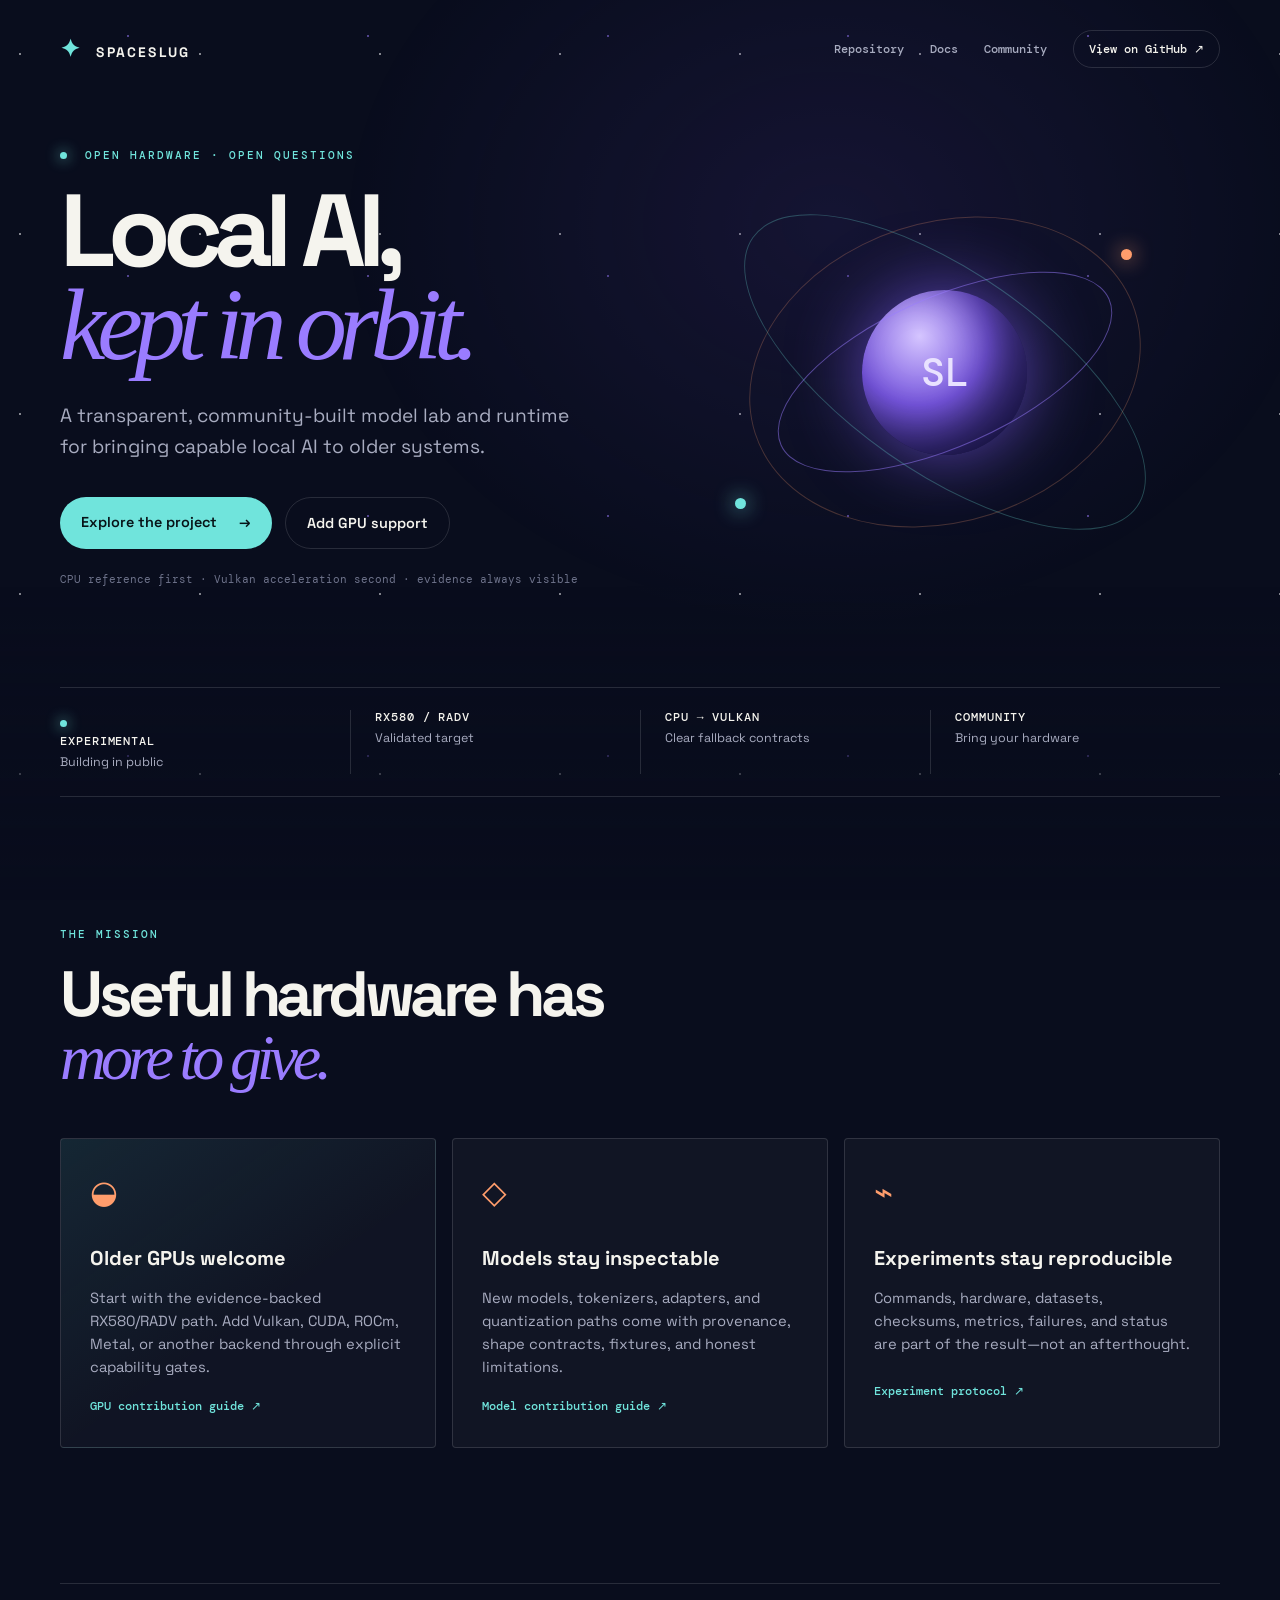
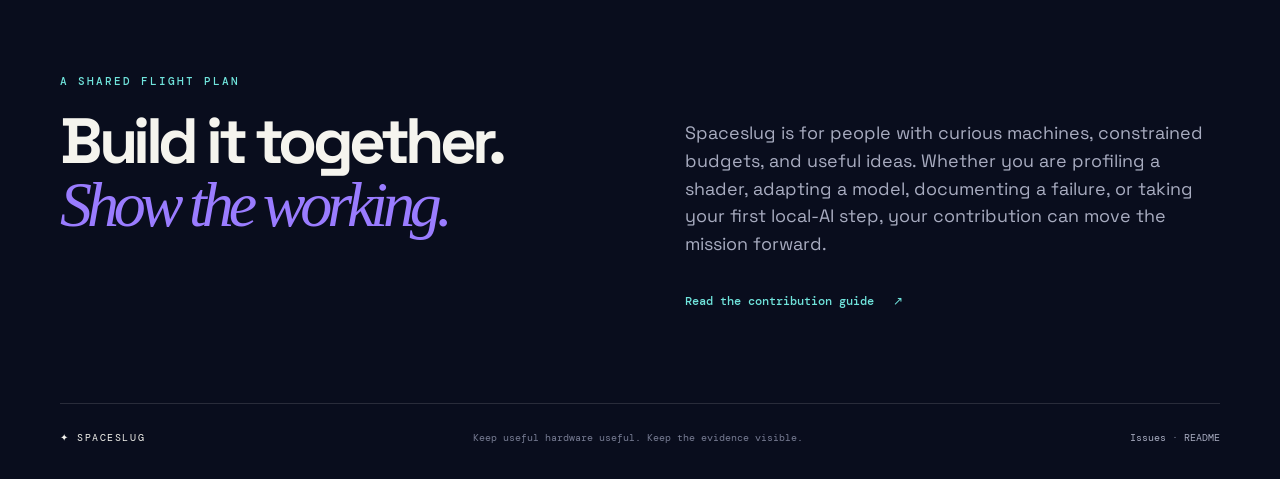
==== docs/index.html @ 51418358 "Initialize Spaceslug community monorepo" ====
<!doctype html>
<html lang="en">
<head>
  <meta charset="utf-8">
  <meta name="viewport" content="width=device-width, initial-scale=1">
  <meta name="theme-color" content="#090d1d">
  <meta name="description" content="Spaceslug — bringing local AI to older systems.">
  <title>Spaceslug · Local AI for older systems</title>
  <link rel="stylesheet" href="style.css">
</head>
<body>
  <div class="stars" aria-hidden="true"></div>
  <header class="site-header">
    <a class="brand" href="./" aria-label="Spaceslug home"><span class="brand-mark">✦</span> SPACESLUG</a>
    <nav aria-label="Primary navigation">
      <a href="../README.md">Repository</a>
      <a href="INDEX.md">Docs</a>
      <a href="https://github.com/cpntodd/Spaceslug-main/discussions">Community</a>
      <a class="nav-cta" href="https://github.com/cpntodd/Spaceslug-main">View on GitHub ↗</a>
    </nav>
  </header>

  <main>
    <section class="hero shell">
      <div class="hero-copy">
        <p class="eyebrow"><span class="pulse"></span> OPEN HARDWARE · OPEN QUESTIONS</p>
        <h1>Local AI,<br><em>kept in orbit.</em></h1>
        <p class="lede">A transparent, community-built model lab and runtime for bringing capable local AI to older systems.</p>
        <div class="hero-actions">
          <a class="button primary" href="../README.md">Explore the project <span>→</span></a>
          <a class="button quiet" href="GPU_CONTRIBUTING.md">Add GPU support</a>
        </div>
        <p class="microcopy">CPU reference first · Vulkan acceleration second · evidence always visible</p>
      </div>
      <div class="orbit-art" aria-label="Abstract orbit illustration" role="img">
        <div class="orbit orbit-one"></div><div class="orbit orbit-two"></div><div class="orbit orbit-three"></div>
        <div class="planet"><span>SL</span></div><span class="satellite satellite-a"></span><span class="satellite satellite-b"></span>
      </div>
    </section>

    <section class="status-strip shell" aria-label="Project status">
      <div><span class="status-dot"></span><strong>EXPERIMENTAL</strong><small>Building in public</small></div>
      <div><strong>RX580 / RADV</strong><small>Validated target</small></div>
      <div><strong>CPU → VULKAN</strong><small>Clear fallback contracts</small></div>
      <div><strong>COMMUNITY</strong><small>Bring your hardware</small></div>
    </section>

    <section class="shell cards-section">
      <div class="section-heading"><p class="eyebrow">THE MISSION</p><h2>Useful hardware has<br><em>more to give.</em></h2></div>
      <div class="cards">
        <article class="card card-glow"><span class="card-icon">◒</span><h3>Older GPUs welcome</h3><p>Start with the evidence-backed RX580/RADV path. Add Vulkan, CUDA, ROCm, Metal, or another backend through explicit capability gates.</p><a href="GPU_CONTRIBUTING.md">GPU contribution guide ↗</a></article>
        <article class="card"><span class="card-icon">◇</span><h3>Models stay inspectable</h3><p>New models, tokenizers, adapters, and quantization paths come with provenance, shape contracts, fixtures, and honest limitations.</p><a href="MODEL_CONTRIBUTING.md">Model contribution guide ↗</a></article>
        <article class="card"><span class="card-icon">⌁</span><h3>Experiments stay reproducible</h3><p>Commands, hardware, datasets, checksums, metrics, failures, and status are part of the result—not an afterthought.</p><a href="EXPERIMENTS.md">Experiment protocol ↗</a></article>
      </div>
    </section>

    <section class="manifesto shell">
      <div><p class="eyebrow">A SHARED FLIGHT PLAN</p><h2>Build it together.<br><em>Show the working.</em></h2></div>
      <div class="manifesto-copy"><p>Spaceslug is for people with curious machines, constrained budgets, and useful ideas. Whether you are profiling a shader, adapting a model, documenting a failure, or taking your first local-AI step, your contribution can move the mission forward.</p><a class="text-link" href="../CONTRIBUTING.md">Read the contribution guide <span>↗</span></a></div>
    </section>
  </main>

  <footer class="site-footer shell"><span>✦ SPACESLUG</span><span>Keep useful hardware useful. Keep the evidence visible.</span><span><a href="https://github.com/cpntodd/Spaceslug-main/issues">Issues</a> · <a href="../README.md">README</a></span></footer>
</body>
</html>
---- docs/style.css ----
@import url('https://fonts.googleapis.com/css2?family=DM+Mono:wght@400;500&family=Space+Grotesk:wght@400;500;600;700&display=swap');
:root{--ink:#f5f4ee;--muted:#a8acc0;--line:rgba(255,255,255,.13);--bg:#090d1d;--violet:#9a7cff;--cyan:#70e4dc;--orange:#ff9d6c;--shell:min(1160px,calc(100% - 48px))}*{box-sizing:border-box}html{scroll-behavior:smooth}body{margin:0;background:var(--bg);color:var(--ink);font-family:'Space Grotesk',sans-serif;line-height:1.55}.stars{position:fixed;inset:0;pointer-events:none;opacity:.5;background-image:radial-gradient(#fff 1px,transparent 1px),radial-gradient(#9a7cff 1px,transparent 1px);background-position:10% 20%,70% 60%;background-size:180px 180px,240px 240px}.stars:after{content:'';position:absolute;inset:0;background:radial-gradient(ellipse at 65% 25%,rgba(108,76,210,.25),transparent 42%),linear-gradient(180deg,transparent 65%,#090d1d 100%)}.shell{width:var(--shell);margin-inline:auto}.site-header{position:relative;z-index:2;width:var(--shell);margin:auto;display:flex;align-items:center;justify-content:space-between;padding:30px 0}.brand{color:var(--ink);font-weight:700;letter-spacing:.16em;text-decoration:none;font-size:.86rem}.brand-mark{display:inline-grid;place-items:center;color:var(--cyan);font-size:1.5rem;margin-right:8px}nav{display:flex;align-items:center;gap:26px;font:500 .78rem 'DM Mono',monospace}nav a,.site-footer a{color:var(--muted);text-decoration:none}nav a:hover,.site-footer a:hover,.card a,.text-link{color:var(--cyan)}.nav-cta{border:1px solid var(--line);border-radius:99px;padding:10px 15px;color:var(--ink)}main{position:relative;z-index:1}.hero{min-height:570px;display:grid;grid-template-columns:1.05fr .95fr;align-items:center;padding:50px 0 90px}.eyebrow{font:500 .7rem 'DM Mono',monospace;letter-spacing:.18em;color:var(--cyan);margin:0 0 22px}.pulse,.status-dot{display:inline-block;width:7px;height:7px;border-radius:50%;background:var(--cyan);box-shadow:0 0 14px var(--cyan);margin-right:9px}h1,h2,h3,p{margin-top:0}h1{font-size:clamp(4rem,8vw,7.6rem);line-height:.91;letter-spacing:-.08em;margin-bottom:30px}h1 em,h2 em{font-family:Georgia,serif;font-weight:400;letter-spacing:-.08em;color:var(--violet)}.lede{max-width:540px;color:var(--muted);font-size:1.2rem;line-height:1.6}.hero-actions{display:flex;gap:13px;margin-top:34px}.button{border-radius:99px;padding:14px 21px;text-decoration:none;font-weight:600;font-size:.9rem}.button.primary{background:var(--cyan);color:#071317}.button.primary span{margin-left:18px}.button.quiet{color:var(--ink);border:1px solid var(--line)}.microcopy{font:400 .66rem 'DM Mono',monospace;color:#6e738b;margin-top:24px}.orbit-art{height:440px;position:relative;display:grid;place-items:center}.orbit{position:absolute;border:1px solid rgba(154,124,255,.5);border-radius:50%;transform:rotate(-24deg)}.orbit-one{width:360px;height:150px}.orbit-two{width:470px;height:200px;transform:rotate(35deg);border-color:rgba(112,228,220,.28)}.orbit-three{width:300px;height:400px;transform:rotate(72deg);border-color:rgba(255,157,108,.24)}.planet{width:165px;height:165px;border-radius:50%;display:grid;place-items:center;background:radial-gradient(circle at 35% 28%,#d5c5ff,#7756df 43%,#30256e 80%);box-shadow:0 0 70px rgba(131,96,255,.65),inset -28px -20px 45px rgba(10,9,39,.55);font:500 2.5rem 'DM Mono',monospace;color:#e9e2ff}.satellite{position:absolute;width:11px;height:11px;border-radius:50%;background:var(--orange);box-shadow:0 0 20px var(--orange)}.satellite-a{top:22%;right:16%}.satellite-b{bottom:19%;left:12%;background:var(--cyan);box-shadow:0 0 20px var(--cyan)}.status-strip{display:grid;grid-template-columns:repeat(4,1fr);border-block:1px solid var(--line);padding:22px 0;margin-bottom:130px}.status-strip div{padding-left:24px;border-left:1px solid var(--line)}.status-strip div:first-child{border:0;padding-left:0}.status-strip strong{display:block;font:500 .72rem 'DM Mono',monospace;letter-spacing:.08em}.status-strip small{color:var(--muted);font-size:.78rem}.cards-section{padding-bottom:135px}.section-heading h2,.manifesto h2{font-size:clamp(2.5rem,5vw,4.7rem);line-height:.98;letter-spacing:-.07em;margin-bottom:48px}.cards{display:grid;grid-template-columns:repeat(3,1fr);gap:16px}.card{min-height:280px;padding:29px;border:1px solid var(--line);background:rgba(255,255,255,.035);border-radius:4px}.card-glow{background:linear-gradient(145deg,rgba(112,228,220,.12),rgba(255,255,255,.03) 55%)}.card-icon{color:var(--orange);font-size:2rem}.card h3{margin:26px 0 13px;font-size:1.25rem}.card p{color:var(--muted);font-size:.92rem;min-height:76px}.card a,.text-link{font:500 .75rem 'DM Mono',monospace;text-decoration:none}.manifesto{display:grid;grid-template-columns:1fr 1fr;gap:90px;padding:90px 0;border-top:1px solid var(--line)}.manifesto-copy{padding-top:45px;color:var(--muted);font-size:1.12rem}.text-link{display:inline-block;margin-top:17px}.text-link span{margin-left:12px}.site-footer{display:flex;justify-content:space-between;border-top:1px solid var(--line);padding:27px 0 35px;color:#777c93;font:400 .65rem 'DM Mono',monospace}.site-footer span:first-child{color:var(--ink);letter-spacing:.15em}@media(max-width:750px){.site-header{padding:21px 0}nav a:not(.nav-cta){display:none}.hero{display:block;padding-top:70px}.orbit-art{height:330px;margin-top:35px}.orbit-two{width:360px}.orbit-one{width:280px}.planet{width:125px;height:125px;font-size:1.9rem}.status-strip{grid-template-columns:repeat(2,1fr);gap:20px;margin-bottom:80px}.status-strip div:nth-child(3){border-left:0;padding-left:0}.cards,.manifesto{grid-template-columns:1fr}.cards-section{padding-bottom:80px}.manifesto{gap:0;padding:65px 0}.manifesto-copy{padding-top:0}.site-footer{display:block;line-height:2.2}.site-footer span{display:block}h1{font-size:clamp(3.6rem,18vw,6rem)}}
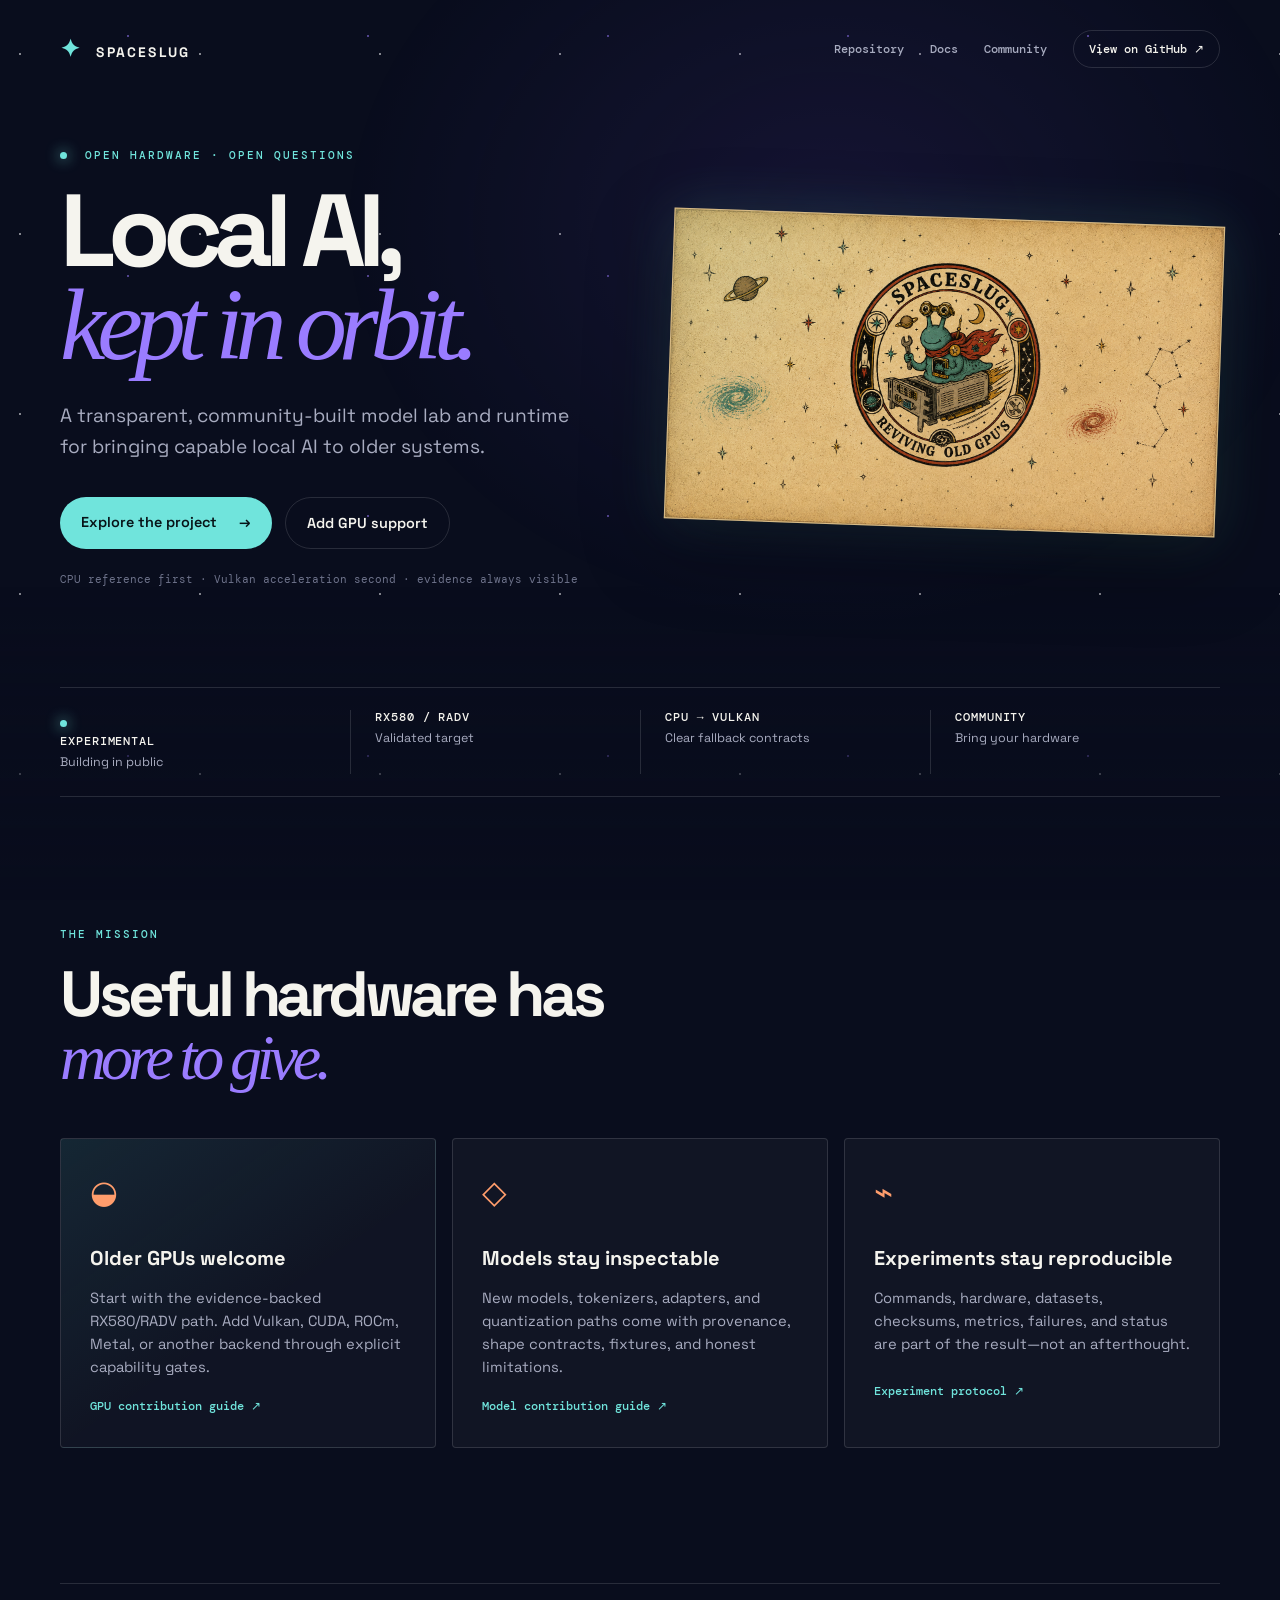
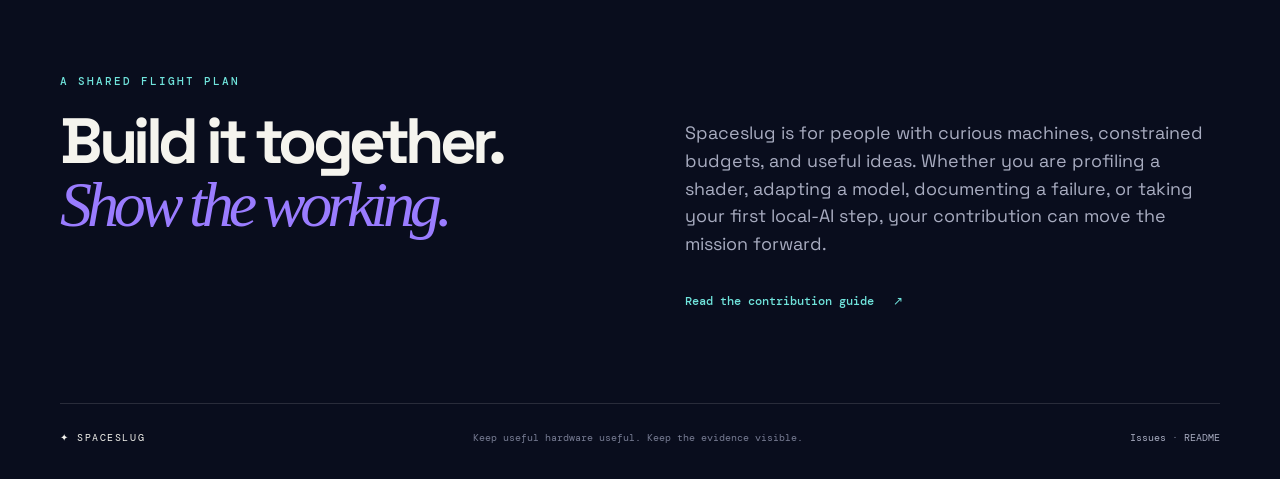
==== commit 0f6de56c: "Use Spaceslug banner in web presence" ====
--- a/docs/index.html
+++ b/docs/index.html
@@ -32,9 +32,8 @@
         </div>
         <p class="microcopy">CPU reference first · Vulkan acceleration second · evidence always visible</p>
       </div>
-      <div class="orbit-art" aria-label="Abstract orbit illustration" role="img">
-        <div class="orbit orbit-one"></div><div class="orbit orbit-two"></div><div class="orbit orbit-three"></div>
-        <div class="planet"><span>SL</span></div><span class="satellite satellite-a"></span><span class="satellite satellite-b"></span>
+      <div class="banner-art">
+        <img src="../git_banner.png" alt="Spaceslug mascot riding a GPU through a starfield">
       </div>
     </section>
 
--- a/docs/style.css
+++ b/docs/style.css
@@ -1,2 +1,2 @@
 @import url('https://fonts.googleapis.com/css2?family=DM+Mono:wght@400;500&family=Space+Grotesk:wght@400;500;600;700&display=swap');
-:root{--ink:#f5f4ee;--muted:#a8acc0;--line:rgba(255,255,255,.13);--bg:#090d1d;--violet:#9a7cff;--cyan:#70e4dc;--orange:#ff9d6c;--shell:min(1160px,calc(100% - 48px))}*{box-sizing:border-box}html{scroll-behavior:smooth}body{margin:0;background:var(--bg);color:var(--ink);font-family:'Space Grotesk',sans-serif;line-height:1.55}.stars{position:fixed;inset:0;pointer-events:none;opacity:.5;background-image:radial-gradient(#fff 1px,transparent 1px),radial-gradient(#9a7cff 1px,transparent 1px);background-position:10% 20%,70% 60%;background-size:180px 180px,240px 240px}.stars:after{content:'';position:absolute;inset:0;background:radial-gradient(ellipse at 65% 25%,rgba(108,76,210,.25),transparent 42%),linear-gradient(180deg,transparent 65%,#090d1d 100%)}.shell{width:var(--shell);margin-inline:auto}.site-header{position:relative;z-index:2;width:var(--shell);margin:auto;display:flex;align-items:center;justify-content:space-between;padding:30px 0}.brand{color:var(--ink);font-weight:700;letter-spacing:.16em;text-decoration:none;font-size:.86rem}.brand-mark{display:inline-grid;place-items:center;color:var(--cyan);font-size:1.5rem;margin-right:8px}nav{display:flex;align-items:center;gap:26px;font:500 .78rem 'DM Mono',monospace}nav a,.site-footer a{color:var(--muted);text-decoration:none}nav a:hover,.site-footer a:hover,.card a,.text-link{color:var(--cyan)}.nav-cta{border:1px solid var(--line);border-radius:99px;padding:10px 15px;color:var(--ink)}main{position:relative;z-index:1}.hero{min-height:570px;display:grid;grid-template-columns:1.05fr .95fr;align-items:center;padding:50px 0 90px}.eyebrow{font:500 .7rem 'DM Mono',monospace;letter-spacing:.18em;color:var(--cyan);margin:0 0 22px}.pulse,.status-dot{display:inline-block;width:7px;height:7px;border-radius:50%;background:var(--cyan);box-shadow:0 0 14px var(--cyan);margin-right:9px}h1,h2,h3,p{margin-top:0}h1{font-size:clamp(4rem,8vw,7.6rem);line-height:.91;letter-spacing:-.08em;margin-bottom:30px}h1 em,h2 em{font-family:Georgia,serif;font-weight:400;letter-spacing:-.08em;color:var(--violet)}.lede{max-width:540px;color:var(--muted);font-size:1.2rem;line-height:1.6}.hero-actions{display:flex;gap:13px;margin-top:34px}.button{border-radius:99px;padding:14px 21px;text-decoration:none;font-weight:600;font-size:.9rem}.button.primary{background:var(--cyan);color:#071317}.button.primary span{margin-left:18px}.button.quiet{color:var(--ink);border:1px solid var(--line)}.microcopy{font:400 .66rem 'DM Mono',monospace;color:#6e738b;margin-top:24px}.orbit-art{height:440px;position:relative;display:grid;place-items:center}.orbit{position:absolute;border:1px solid rgba(154,124,255,.5);border-radius:50%;transform:rotate(-24deg)}.orbit-one{width:360px;height:150px}.orbit-two{width:470px;height:200px;transform:rotate(35deg);border-color:rgba(112,228,220,.28)}.orbit-three{width:300px;height:400px;transform:rotate(72deg);border-color:rgba(255,157,108,.24)}.planet{width:165px;height:165px;border-radius:50%;display:grid;place-items:center;background:radial-gradient(circle at 35% 28%,#d5c5ff,#7756df 43%,#30256e 80%);box-shadow:0 0 70px rgba(131,96,255,.65),inset -28px -20px 45px rgba(10,9,39,.55);font:500 2.5rem 'DM Mono',monospace;color:#e9e2ff}.satellite{position:absolute;width:11px;height:11px;border-radius:50%;background:var(--orange);box-shadow:0 0 20px var(--orange)}.satellite-a{top:22%;right:16%}.satellite-b{bottom:19%;left:12%;background:var(--cyan);box-shadow:0 0 20px var(--cyan)}.status-strip{display:grid;grid-template-columns:repeat(4,1fr);border-block:1px solid var(--line);padding:22px 0;margin-bottom:130px}.status-strip div{padding-left:24px;border-left:1px solid var(--line)}.status-strip div:first-child{border:0;padding-left:0}.status-strip strong{display:block;font:500 .72rem 'DM Mono',monospace;letter-spacing:.08em}.status-strip small{color:var(--muted);font-size:.78rem}.cards-section{padding-bottom:135px}.section-heading h2,.manifesto h2{font-size:clamp(2.5rem,5vw,4.7rem);line-height:.98;letter-spacing:-.07em;margin-bottom:48px}.cards{display:grid;grid-template-columns:repeat(3,1fr);gap:16px}.card{min-height:280px;padding:29px;border:1px solid var(--line);background:rgba(255,255,255,.035);border-radius:4px}.card-glow{background:linear-gradient(145deg,rgba(112,228,220,.12),rgba(255,255,255,.03) 55%)}.card-icon{color:var(--orange);font-size:2rem}.card h3{margin:26px 0 13px;font-size:1.25rem}.card p{color:var(--muted);font-size:.92rem;min-height:76px}.card a,.text-link{font:500 .75rem 'DM Mono',monospace;text-decoration:none}.manifesto{display:grid;grid-template-columns:1fr 1fr;gap:90px;padding:90px 0;border-top:1px solid var(--line)}.manifesto-copy{padding-top:45px;color:var(--muted);font-size:1.12rem}.text-link{display:inline-block;margin-top:17px}.text-link span{margin-left:12px}.site-footer{display:flex;justify-content:space-between;border-top:1px solid var(--line);padding:27px 0 35px;color:#777c93;font:400 .65rem 'DM Mono',monospace}.site-footer span:first-child{color:var(--ink);letter-spacing:.15em}@media(max-width:750px){.site-header{padding:21px 0}nav a:not(.nav-cta){display:none}.hero{display:block;padding-top:70px}.orbit-art{height:330px;margin-top:35px}.orbit-two{width:360px}.orbit-one{width:280px}.planet{width:125px;height:125px;font-size:1.9rem}.status-strip{grid-template-columns:repeat(2,1fr);gap:20px;margin-bottom:80px}.status-strip div:nth-child(3){border-left:0;padding-left:0}.cards,.manifesto{grid-template-columns:1fr}.cards-section{padding-bottom:80px}.manifesto{gap:0;padding:65px 0}.manifesto-copy{padding-top:0}.site-footer{display:block;line-height:2.2}.site-footer span{display:block}h1{font-size:clamp(3.6rem,18vw,6rem)}}
+:root{--ink:#f5f4ee;--muted:#a8acc0;--line:rgba(255,255,255,.13);--bg:#090d1d;--violet:#9a7cff;--cyan:#70e4dc;--orange:#ff9d6c;--shell:min(1160px,calc(100% - 48px))}*{box-sizing:border-box}html{scroll-behavior:smooth}body{margin:0;background:var(--bg);color:var(--ink);font-family:'Space Grotesk',sans-serif;line-height:1.55}.stars{position:fixed;inset:0;pointer-events:none;opacity:.5;background-image:radial-gradient(#fff 1px,transparent 1px),radial-gradient(#9a7cff 1px,transparent 1px);background-position:10% 20%,70% 60%;background-size:180px 180px,240px 240px}.stars:after{content:'';position:absolute;inset:0;background:radial-gradient(ellipse at 65% 25%,rgba(108,76,210,.25),transparent 42%),linear-gradient(180deg,transparent 65%,#090d1d 100%)}.shell{width:var(--shell);margin-inline:auto}.site-header{position:relative;z-index:2;width:var(--shell);margin:auto;display:flex;align-items:center;justify-content:space-between;padding:30px 0}.brand{color:var(--ink);font-weight:700;letter-spacing:.16em;text-decoration:none;font-size:.86rem}.brand-mark{display:inline-grid;place-items:center;color:var(--cyan);font-size:1.5rem;margin-right:8px}nav{display:flex;align-items:center;gap:26px;font:500 .78rem 'DM Mono',monospace}nav a,.site-footer a{color:var(--muted);text-decoration:none}nav a:hover,.site-footer a:hover,.card a,.text-link{color:var(--cyan)}.nav-cta{border:1px solid var(--line);border-radius:99px;padding:10px 15px;color:var(--ink)}main{position:relative;z-index:1}.hero{min-height:570px;display:grid;grid-template-columns:1.05fr .95fr;align-items:center;padding:50px 0 90px}.eyebrow{font:500 .7rem 'DM Mono',monospace;letter-spacing:.18em;color:var(--cyan);margin:0 0 22px}.pulse,.status-dot{display:inline-block;width:7px;height:7px;border-radius:50%;background:var(--cyan);box-shadow:0 0 14px var(--cyan);margin-right:9px}h1,h2,h3,p{margin-top:0}h1{font-size:clamp(4rem,8vw,7.6rem);line-height:.91;letter-spacing:-.08em;margin-bottom:30px}h1 em,h2 em{font-family:Georgia,serif;font-weight:400;letter-spacing:-.08em;color:var(--violet)}.lede{max-width:540px;color:var(--muted);font-size:1.2rem;line-height:1.6}.hero-actions{display:flex;gap:13px;margin-top:34px}.button{border-radius:99px;padding:14px 21px;text-decoration:none;font-weight:600;font-size:.9rem}.button.primary{background:var(--cyan);color:#071317}.button.primary span{margin-left:18px}.button.quiet{color:var(--ink);border:1px solid var(--line)}.microcopy{font:400 .66rem 'DM Mono',monospace;color:#6e738b;margin-top:24px}.banner-art{position:relative;overflow:hidden;border:1px solid rgba(255,255,255,.22);box-shadow:0 25px 80px rgba(0,0,0,.38),0 0 55px rgba(112,228,220,.16);transform:rotate(2deg);background:#cda967}.banner-art:after{content:'';position:absolute;inset:0;pointer-events:none;background:linear-gradient(135deg,rgba(112,228,220,.14),transparent 38%,rgba(255,157,108,.12))}.banner-art img{display:block;width:100%;height:auto;filter:saturate(.92) contrast(1.04)}.status-strip{display:grid;grid-template-columns:repeat(4,1fr);border-block:1px solid var(--line);padding:22px 0;margin-bottom:130px}.status-strip div{padding-left:24px;border-left:1px solid var(--line)}.status-strip div:first-child{border:0;padding-left:0}.status-strip strong{display:block;font:500 .72rem 'DM Mono',monospace;letter-spacing:.08em}.status-strip small{color:var(--muted);font-size:.78rem}.cards-section{padding-bottom:135px}.section-heading h2,.manifesto h2{font-size:clamp(2.5rem,5vw,4.7rem);line-height:.98;letter-spacing:-.07em;margin-bottom:48px}.cards{display:grid;grid-template-columns:repeat(3,1fr);gap:16px}.card{min-height:280px;padding:29px;border:1px solid var(--line);background:rgba(255,255,255,.035);border-radius:4px}.card-glow{background:linear-gradient(145deg,rgba(112,228,220,.12),rgba(255,255,255,.03) 55%)}.card-icon{color:var(--orange);font-size:2rem}.card h3{margin:26px 0 13px;font-size:1.25rem}.card p{color:var(--muted);font-size:.92rem;min-height:76px}.card a,.text-link{font:500 .75rem 'DM Mono',monospace;text-decoration:none}.manifesto{display:grid;grid-template-columns:1fr 1fr;gap:90px;padding:90px 0;border-top:1px solid var(--line)}.manifesto-copy{padding-top:45px;color:var(--muted);font-size:1.12rem}.text-link{display:inline-block;margin-top:17px}.text-link span{margin-left:12px}.site-footer{display:flex;justify-content:space-between;border-top:1px solid var(--line);padding:27px 0 35px;color:#777c93;font:400 .65rem 'DM Mono',monospace}.site-footer span:first-child{color:var(--ink);letter-spacing:.15em}@media(max-width:750px){.site-header{padding:21px 0}nav a:not(.nav-cta){display:none}.hero{display:block;padding-top:70px}.orbit-art{height:330px;margin-top:35px}.banner-art{transform:rotate(0);margin-top:25px}.banner-art img{width:100%}.status-strip{grid-template-columns:repeat(2,1fr);gap:20px;margin-bottom:80px}.status-strip div:nth-child(3){border-left:0;padding-left:0}.cards,.manifesto{grid-template-columns:1fr}.cards-section{padding-bottom:80px}.manifesto{gap:0;padding:65px 0}.manifesto-copy{padding-top:0}.site-footer{display:block;line-height:2.2}.site-footer span{display:block}h1{font-size:clamp(3.6rem,18vw,6rem)}}
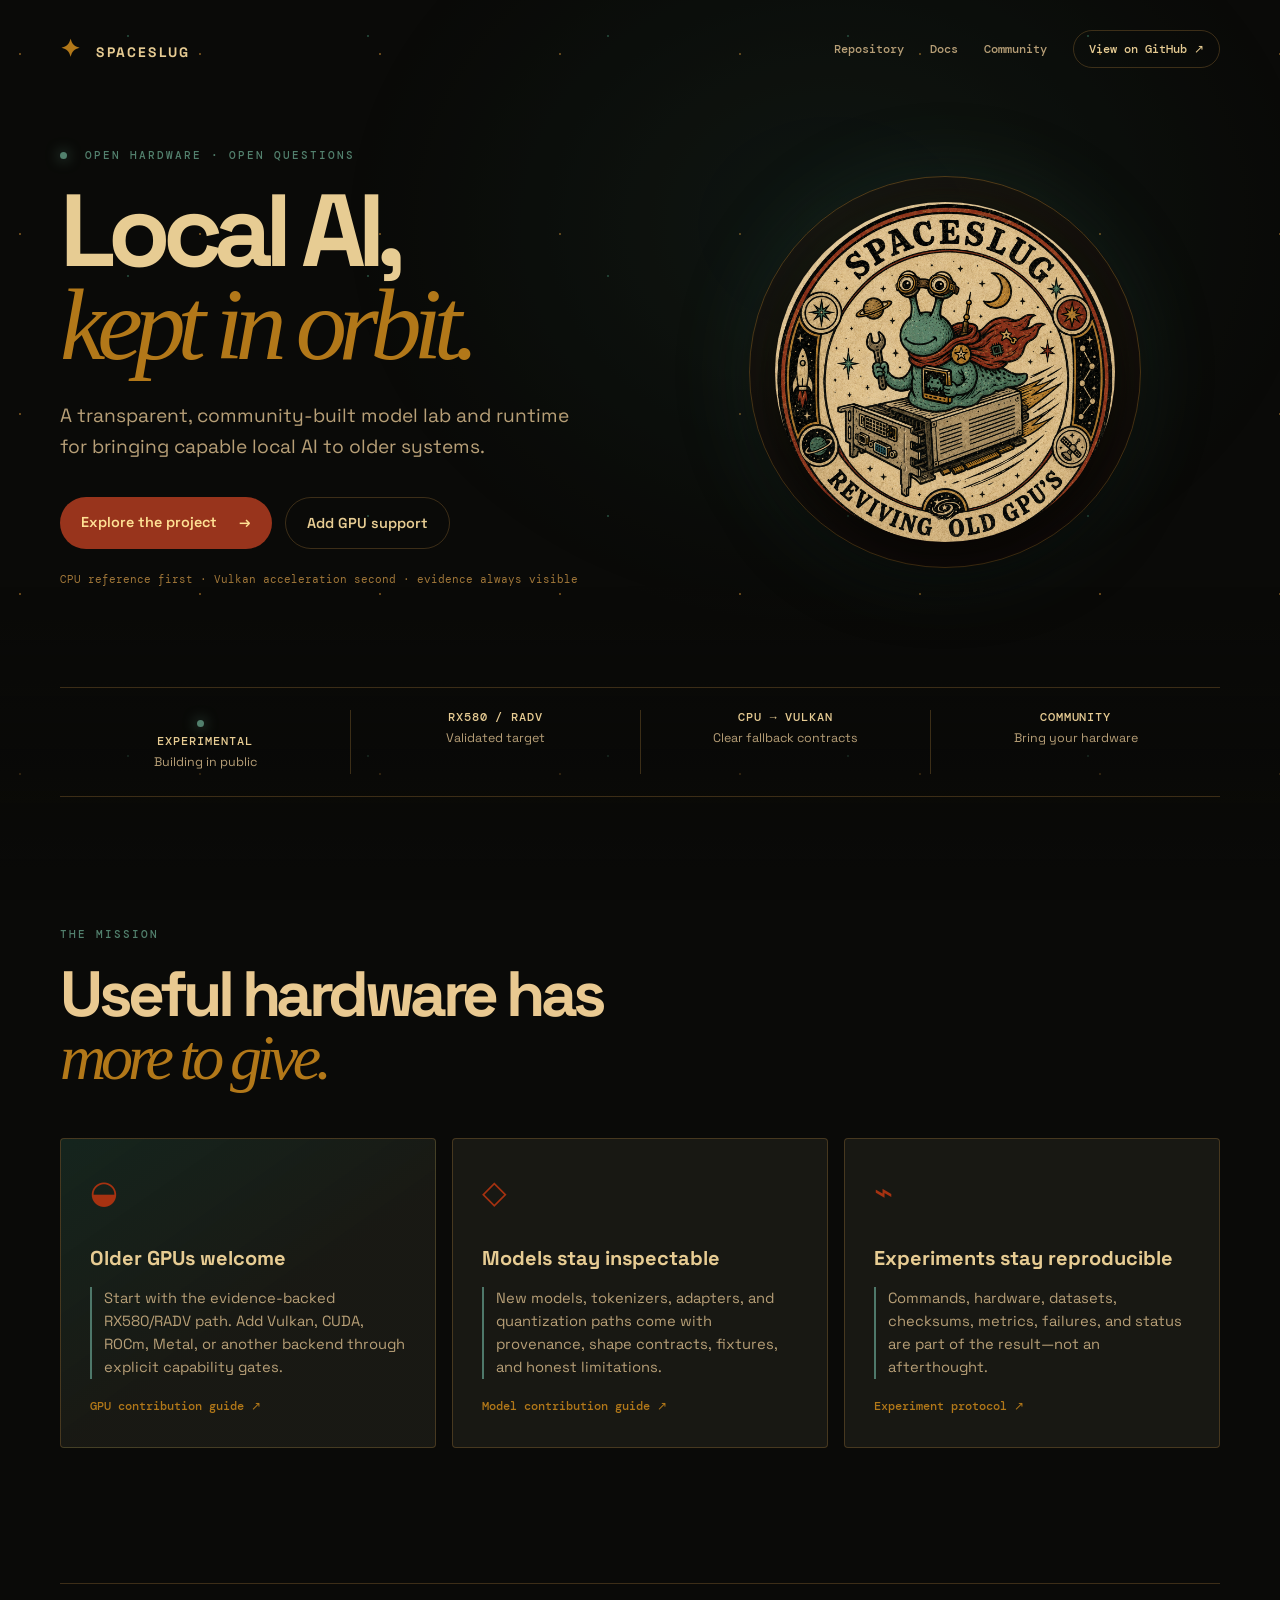
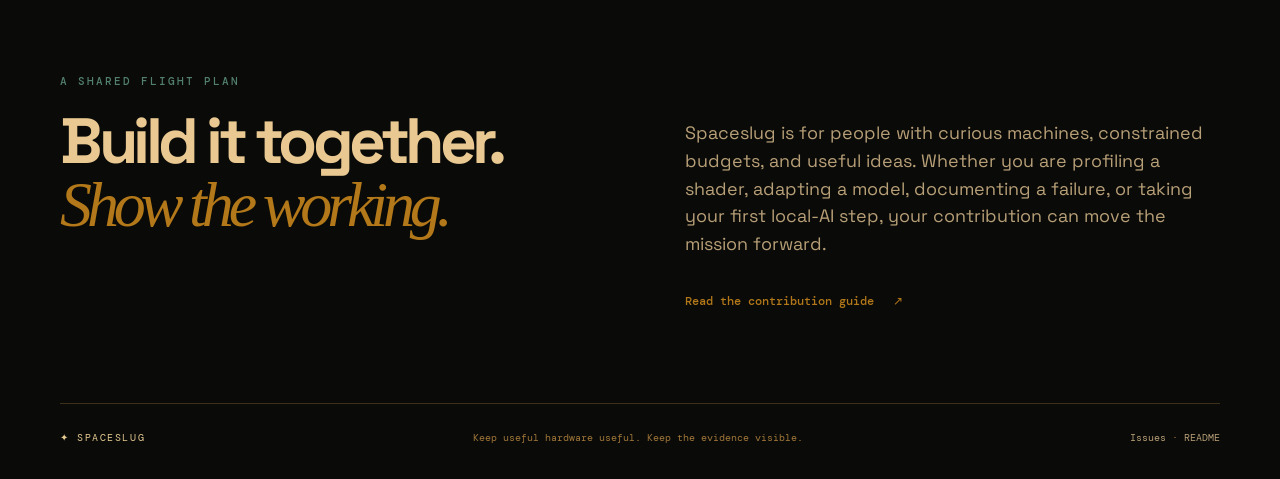
==== commit 82e52f52: "Refine Pages hero and center status grid" ====
--- a/docs/index.html
+++ b/docs/index.html
@@ -13,7 +13,7 @@
   <header class="site-header">
     <a class="brand" href="./" aria-label="Spaceslug home"><span class="brand-mark">✦</span> SPACESLUG</a>
     <nav aria-label="Primary navigation">
-      <a href="../README.md">Repository</a>
+      <a href="https://github.com/cpntodd/Spaceslug-main">Repository</a>
       <a href="INDEX.md">Docs</a>
       <a href="https://github.com/cpntodd/Spaceslug-main/discussions">Community</a>
       <a class="nav-cta" href="https://github.com/cpntodd/Spaceslug-main">View on GitHub ↗</a>
@@ -27,13 +27,13 @@
         <h1>Local AI,<br><em>kept in orbit.</em></h1>
         <p class="lede">A transparent, community-built model lab and runtime for bringing capable local AI to older systems.</p>
         <div class="hero-actions">
-          <a class="button primary" href="../README.md">Explore the project <span>→</span></a>
+          <a class="button primary" href="https://github.com/cpntodd/Spaceslug-main">Explore the project <span>→</span></a>
           <a class="button quiet" href="GPU_CONTRIBUTING.md">Add GPU support</a>
         </div>
         <p class="microcopy">CPU reference first · Vulkan acceleration second · evidence always visible</p>
       </div>
-      <div class="banner-art">
-        <img src="../git_banner.png" alt="Spaceslug mascot riding a GPU through a starfield">
+      <div class="logo-art">
+        <img src="assets/spaceslug-logo.png" alt="Spaceslug mascot riding a GPU">
       </div>
     </section>
 
@@ -55,10 +55,10 @@
 
     <section class="manifesto shell">
       <div><p class="eyebrow">A SHARED FLIGHT PLAN</p><h2>Build it together.<br><em>Show the working.</em></h2></div>
-      <div class="manifesto-copy"><p>Spaceslug is for people with curious machines, constrained budgets, and useful ideas. Whether you are profiling a shader, adapting a model, documenting a failure, or taking your first local-AI step, your contribution can move the mission forward.</p><a class="text-link" href="../CONTRIBUTING.md">Read the contribution guide <span>↗</span></a></div>
+      <div class="manifesto-copy"><p>Spaceslug is for people with curious machines, constrained budgets, and useful ideas. Whether you are profiling a shader, adapting a model, documenting a failure, or taking your first local-AI step, your contribution can move the mission forward.</p><a class="text-link" href="https://github.com/cpntodd/Spaceslug-main/blob/docs/community/CONTRIBUTING.md">Read the contribution guide <span>↗</span></a></div>
     </section>
   </main>
 
-  <footer class="site-footer shell"><span>✦ SPACESLUG</span><span>Keep useful hardware useful. Keep the evidence visible.</span><span><a href="https://github.com/cpntodd/Spaceslug-main/issues">Issues</a> · <a href="../README.md">README</a></span></footer>
+  <footer class="site-footer shell"><span>✦ SPACESLUG</span><span>Keep useful hardware useful. Keep the evidence visible.</span><span><a href="https://github.com/cpntodd/Spaceslug-main/issues">Issues</a> · <a href="https://github.com/cpntodd/Spaceslug-main">README</a></span></footer>
 </body>
 </html>
--- a/docs/style.css
+++ b/docs/style.css
@@ -1,2 +1,226 @@
 @import url('https://fonts.googleapis.com/css2?family=DM+Mono:wght@400;500&family=Space+Grotesk:wght@400;500;600;700&display=swap');
-:root{--ink:#f5f4ee;--muted:#a8acc0;--line:rgba(255,255,255,.13);--bg:#090d1d;--violet:#9a7cff;--cyan:#70e4dc;--orange:#ff9d6c;--shell:min(1160px,calc(100% - 48px))}*{box-sizing:border-box}html{scroll-behavior:smooth}body{margin:0;background:var(--bg);color:var(--ink);font-family:'Space Grotesk',sans-serif;line-height:1.55}.stars{position:fixed;inset:0;pointer-events:none;opacity:.5;background-image:radial-gradient(#fff 1px,transparent 1px),radial-gradient(#9a7cff 1px,transparent 1px);background-position:10% 20%,70% 60%;background-size:180px 180px,240px 240px}.stars:after{content:'';position:absolute;inset:0;background:radial-gradient(ellipse at 65% 25%,rgba(108,76,210,.25),transparent 42%),linear-gradient(180deg,transparent 65%,#090d1d 100%)}.shell{width:var(--shell);margin-inline:auto}.site-header{position:relative;z-index:2;width:var(--shell);margin:auto;display:flex;align-items:center;justify-content:space-between;padding:30px 0}.brand{color:var(--ink);font-weight:700;letter-spacing:.16em;text-decoration:none;font-size:.86rem}.brand-mark{display:inline-grid;place-items:center;color:var(--cyan);font-size:1.5rem;margin-right:8px}nav{display:flex;align-items:center;gap:26px;font:500 .78rem 'DM Mono',monospace}nav a,.site-footer a{color:var(--muted);text-decoration:none}nav a:hover,.site-footer a:hover,.card a,.text-link{color:var(--cyan)}.nav-cta{border:1px solid var(--line);border-radius:99px;padding:10px 15px;color:var(--ink)}main{position:relative;z-index:1}.hero{min-height:570px;display:grid;grid-template-columns:1.05fr .95fr;align-items:center;padding:50px 0 90px}.eyebrow{font:500 .7rem 'DM Mono',monospace;letter-spacing:.18em;color:var(--cyan);margin:0 0 22px}.pulse,.status-dot{display:inline-block;width:7px;height:7px;border-radius:50%;background:var(--cyan);box-shadow:0 0 14px var(--cyan);margin-right:9px}h1,h2,h3,p{margin-top:0}h1{font-size:clamp(4rem,8vw,7.6rem);line-height:.91;letter-spacing:-.08em;margin-bottom:30px}h1 em,h2 em{font-family:Georgia,serif;font-weight:400;letter-spacing:-.08em;color:var(--violet)}.lede{max-width:540px;color:var(--muted);font-size:1.2rem;line-height:1.6}.hero-actions{display:flex;gap:13px;margin-top:34px}.button{border-radius:99px;padding:14px 21px;text-decoration:none;font-weight:600;font-size:.9rem}.button.primary{background:var(--cyan);color:#071317}.button.primary span{margin-left:18px}.button.quiet{color:var(--ink);border:1px solid var(--line)}.microcopy{font:400 .66rem 'DM Mono',monospace;color:#6e738b;margin-top:24px}.banner-art{position:relative;overflow:hidden;border:1px solid rgba(255,255,255,.22);box-shadow:0 25px 80px rgba(0,0,0,.38),0 0 55px rgba(112,228,220,.16);transform:rotate(2deg);background:#cda967}.banner-art:after{content:'';position:absolute;inset:0;pointer-events:none;background:linear-gradient(135deg,rgba(112,228,220,.14),transparent 38%,rgba(255,157,108,.12))}.banner-art img{display:block;width:100%;height:auto;filter:saturate(.92) contrast(1.04)}.status-strip{display:grid;grid-template-columns:repeat(4,1fr);border-block:1px solid var(--line);padding:22px 0;margin-bottom:130px}.status-strip div{padding-left:24px;border-left:1px solid var(--line)}.status-strip div:first-child{border:0;padding-left:0}.status-strip strong{display:block;font:500 .72rem 'DM Mono',monospace;letter-spacing:.08em}.status-strip small{color:var(--muted);font-size:.78rem}.cards-section{padding-bottom:135px}.section-heading h2,.manifesto h2{font-size:clamp(2.5rem,5vw,4.7rem);line-height:.98;letter-spacing:-.07em;margin-bottom:48px}.cards{display:grid;grid-template-columns:repeat(3,1fr);gap:16px}.card{min-height:280px;padding:29px;border:1px solid var(--line);background:rgba(255,255,255,.035);border-radius:4px}.card-glow{background:linear-gradient(145deg,rgba(112,228,220,.12),rgba(255,255,255,.03) 55%)}.card-icon{color:var(--orange);font-size:2rem}.card h3{margin:26px 0 13px;font-size:1.25rem}.card p{color:var(--muted);font-size:.92rem;min-height:76px}.card a,.text-link{font:500 .75rem 'DM Mono',monospace;text-decoration:none}.manifesto{display:grid;grid-template-columns:1fr 1fr;gap:90px;padding:90px 0;border-top:1px solid var(--line)}.manifesto-copy{padding-top:45px;color:var(--muted);font-size:1.12rem}.text-link{display:inline-block;margin-top:17px}.text-link span{margin-left:12px}.site-footer{display:flex;justify-content:space-between;border-top:1px solid var(--line);padding:27px 0 35px;color:#777c93;font:400 .65rem 'DM Mono',monospace}.site-footer span:first-child{color:var(--ink);letter-spacing:.15em}@media(max-width:750px){.site-header{padding:21px 0}nav a:not(.nav-cta){display:none}.hero{display:block;padding-top:70px}.orbit-art{height:330px;margin-top:35px}.banner-art{transform:rotate(0);margin-top:25px}.banner-art img{width:100%}.status-strip{grid-template-columns:repeat(2,1fr);gap:20px;margin-bottom:80px}.status-strip div:nth-child(3){border-left:0;padding-left:0}.cards,.manifesto{grid-template-columns:1fr}.cards-section{padding-bottom:80px}.manifesto{gap:0;padding:65px 0}.manifesto-copy{padding-top:0}.site-footer{display:block;line-height:2.2}.site-footer span{display:block}h1{font-size:clamp(3.6rem,18vw,6rem)}}
+
+:root {
+  --ink: #e7cc93;
+  --cream: #e9c991;
+  --highlight: #ffe194;
+  --paper: #a17739;
+  --muted: #b79f77;
+  --line: rgba(161, 119, 57, .34);
+  --bg: #0a0a08;
+  --panel: #1c1c16;
+  --rust: #98341c;
+  --rust-bright: #a63211;
+  --green: #52806d;
+  --green-soft: #4e786a;
+  --green-deep: #306450;
+  --gold: #a97428;
+  --amber: #b27819;
+  --shell: min(1160px, calc(100% - 48px));
+}
+
+* { box-sizing: border-box; }
+html { scroll-behavior: smooth; }
+body {
+  margin: 0;
+  background: var(--bg);
+  color: var(--ink);
+  font-family: 'Space Grotesk', sans-serif;
+  line-height: 1.55;
+}
+
+.stars {
+  position: fixed;
+  inset: 0;
+  pointer-events: none;
+  opacity: .58;
+  background-image:
+    radial-gradient(var(--gold) 1px, transparent 1px),
+    radial-gradient(var(--green-deep) 1px, transparent 1px);
+  background-position: 10% 20%, 70% 60%;
+  background-size: 180px 180px, 240px 240px;
+}
+.stars::after {
+  content: '';
+  position: absolute;
+  inset: 0;
+  background:
+    radial-gradient(ellipse at 65% 25%, rgba(48, 100, 80, .24), transparent 42%),
+    linear-gradient(180deg, transparent 65%, var(--bg) 100%);
+}
+
+.shell { width: var(--shell); margin-inline: auto; }
+.site-header {
+  position: relative;
+  z-index: 2;
+  width: var(--shell);
+  margin: auto;
+  display: flex;
+  align-items: center;
+  justify-content: space-between;
+  padding: 30px 0;
+}
+.brand {
+  color: var(--ink);
+  font-weight: 700;
+  letter-spacing: .16em;
+  text-decoration: none;
+  font-size: .86rem;
+}
+.brand-mark {
+  display: inline-grid;
+  place-items: center;
+  color: var(--amber);
+  font-size: 1.5rem;
+  margin-right: 8px;
+}
+nav {
+  display: flex;
+  align-items: center;
+  gap: 26px;
+  font: 500 .78rem 'DM Mono', monospace;
+}
+nav a, .site-footer a { color: var(--muted); text-decoration: none; }
+nav a:hover, .site-footer a:hover, .card a, .text-link { color: var(--amber); }
+.nav-cta {
+  border: 1px solid var(--line);
+  border-radius: 99px;
+  padding: 10px 15px;
+  color: var(--ink);
+}
+
+main { position: relative; z-index: 1; }
+.hero {
+  min-height: 570px;
+  display: grid;
+  grid-template-columns: 1.05fr .95fr;
+  align-items: center;
+  padding: 50px 0 90px;
+}
+.eyebrow {
+  font: 500 .7rem 'DM Mono', monospace;
+  letter-spacing: .18em;
+  color: var(--green);
+  margin: 0 0 22px;
+}
+.pulse, .status-dot {
+  display: inline-block;
+  width: 7px;
+  height: 7px;
+  border-radius: 50%;
+  background: var(--green);
+  box-shadow: 0 0 14px var(--green);
+  margin-right: 9px;
+}
+h1, h2, h3, p { margin-top: 0; }
+h1 {
+  font-size: clamp(4rem, 8vw, 7.6rem);
+  line-height: .91;
+  letter-spacing: -.08em;
+  margin-bottom: 30px;
+}
+h1 em, h2 em {
+  font-family: Georgia, serif;
+  font-weight: 400;
+  letter-spacing: -.08em;
+  color: var(--amber);
+}
+.lede { max-width: 540px; color: var(--muted); font-size: 1.2rem; line-height: 1.6; }
+.hero-actions { display: flex; gap: 13px; margin-top: 34px; }
+.button { border-radius: 99px; padding: 14px 21px; text-decoration: none; font-weight: 600; font-size: .9rem; }
+.button.primary { background: var(--rust); color: var(--highlight); }
+.button.primary:hover { background: var(--rust-bright); color: var(--cream); }
+.button.primary span { margin-left: 18px; }
+.button.quiet { color: var(--ink); border: 1px solid var(--line); }
+.button.quiet:hover { border-color: var(--green); color: var(--green); }
+.microcopy { font: 400 .66rem 'DM Mono', monospace; color: var(--paper); margin-top: 24px; }
+
+.logo-art {
+  position: relative;
+  display: grid;
+  place-items: center;
+  min-height: 390px;
+}
+.logo-art::before {
+  content: '';
+  position: absolute;
+  width: min(390px, 90%);
+  aspect-ratio: 1;
+  border: 1px solid rgba(169, 116, 40, .45);
+  border-radius: 50%;
+  box-shadow: 0 0 80px rgba(48, 100, 80, .2), inset 0 0 45px rgba(152, 52, 28, .12);
+}
+.logo-art img {
+  position: relative;
+  display: block;
+  width: min(340px, 78%);
+  height: auto;
+  border-radius: 50%;
+  box-shadow: 0 25px 70px rgba(0, 0, 0, .62), 0 0 45px rgba(169, 116, 40, .15);
+  filter: saturate(.86) contrast(1.05) sepia(.08);
+}
+
+.status-strip {
+  display: grid;
+  grid-template-columns: repeat(4, 1fr);
+  border-block: 1px solid var(--line);
+  padding: 22px 0;
+  margin-bottom: 130px;
+}
+.status-strip div { padding: 0 18px; border-left: 1px solid var(--line); text-align: center; }
+.status-strip div:first-child { border: 0; }
+.status-strip strong { display: block; font: 500 .72rem 'DM Mono', monospace; letter-spacing: .08em; }
+.status-strip small { color: var(--muted); font-size: .78rem; }
+
+.cards-section { padding-bottom: 135px; }
+.section-heading h2, .manifesto h2 {
+  color: var(--cream);
+  font-size: clamp(2.5rem, 5vw, 4.7rem);
+  line-height: .98;
+  letter-spacing: -.07em;
+  margin-bottom: 48px;
+}
+.cards { display: grid; grid-template-columns: repeat(3, 1fr); gap: 16px; }
+.card {
+  min-height: 280px;
+  padding: 29px;
+  border: 1px solid var(--line);
+  background: rgba(28, 28, 22, .84);
+  border-radius: 4px;
+}
+.card:hover { border-color: var(--green); transform: translateY(-2px); transition: transform .2s ease, border-color .2s ease; }
+.card-glow { background: linear-gradient(145deg, rgba(48, 100, 80, .3), rgba(28, 28, 22, .84) 55%); }
+.card-icon { color: var(--rust-bright); font-size: 2rem; }
+.card h3 { margin: 26px 0 13px; font-size: 1.25rem; }
+.card p { color: var(--muted); font-size: .92rem; min-height: 76px; border-left: 2px solid var(--green-soft); padding-left: 12px; }
+.card a, .text-link { font: 500 .75rem 'DM Mono', monospace; text-decoration: none; }
+
+.manifesto { display: grid; grid-template-columns: 1fr 1fr; gap: 90px; padding: 90px 0; border-top: 1px solid var(--line); }
+.manifesto-copy { padding-top: 45px; color: var(--muted); font-size: 1.12rem; }
+.text-link { display: inline-block; margin-top: 17px; }
+.text-link span { margin-left: 12px; }
+.site-footer {
+  display: flex;
+  justify-content: space-between;
+  border-top: 1px solid var(--line);
+  padding: 27px 0 35px;
+  color: var(--paper);
+  font: 400 .65rem 'DM Mono', monospace;
+}
+.site-footer span:first-child { color: var(--ink); letter-spacing: .15em; }
+
+@media (max-width: 750px) {
+  .site-header { padding: 21px 0; }
+  nav a:not(.nav-cta) { display: none; }
+  .hero { display: block; padding-top: 70px; }
+  .logo-art { min-height: 300px; margin-top: 45px; }
+  .status-strip { grid-template-columns: repeat(2, 1fr); gap: 20px; margin-bottom: 80px; }
+  .status-strip div:nth-child(3) { border-left: 0; padding-left: 18px; }
+  .cards, .manifesto { grid-template-columns: 1fr; }
+  .cards-section { padding-bottom: 80px; }
+  .manifesto { gap: 0; padding: 65px 0; }
+  .manifesto-copy { padding-top: 0; }
+  .site-footer { display: block; line-height: 2.2; }
+  .site-footer span { display: block; }
+  h1 { font-size: clamp(3.6rem, 18vw, 6rem); }
+}
